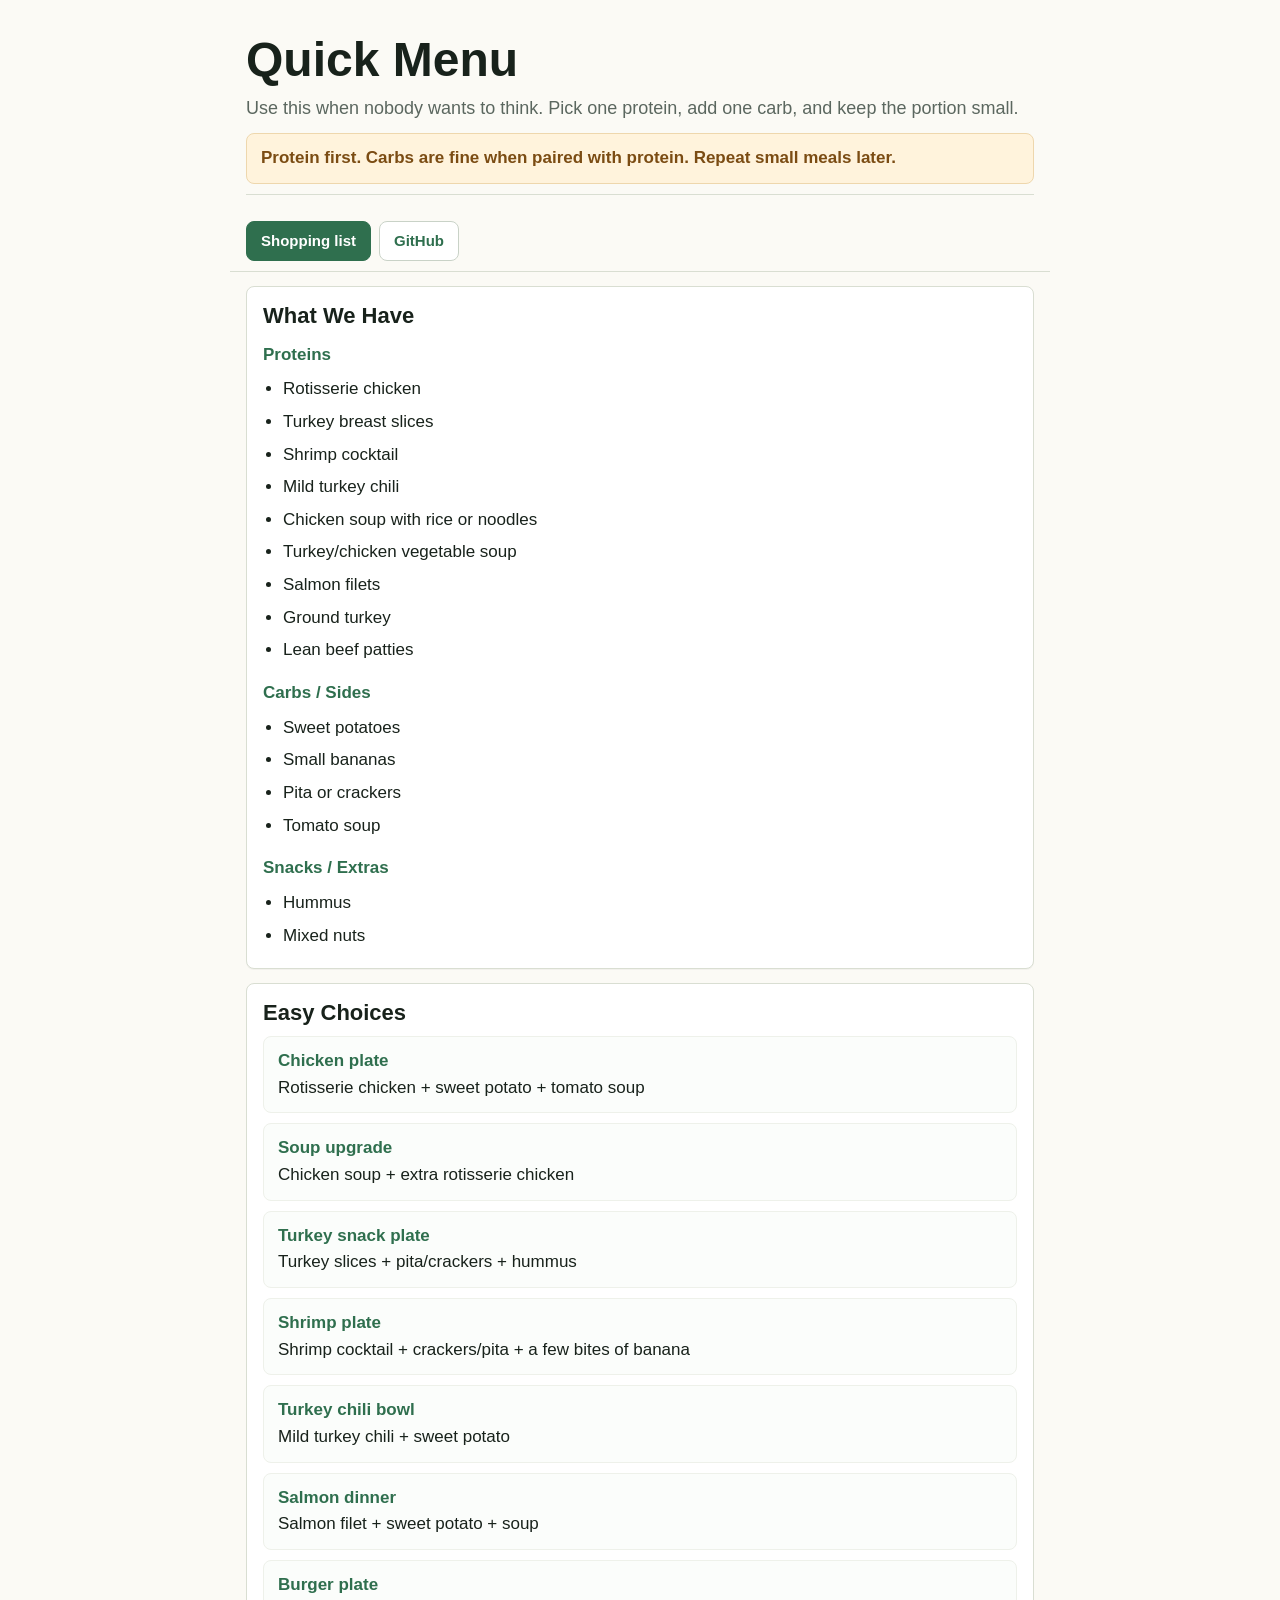
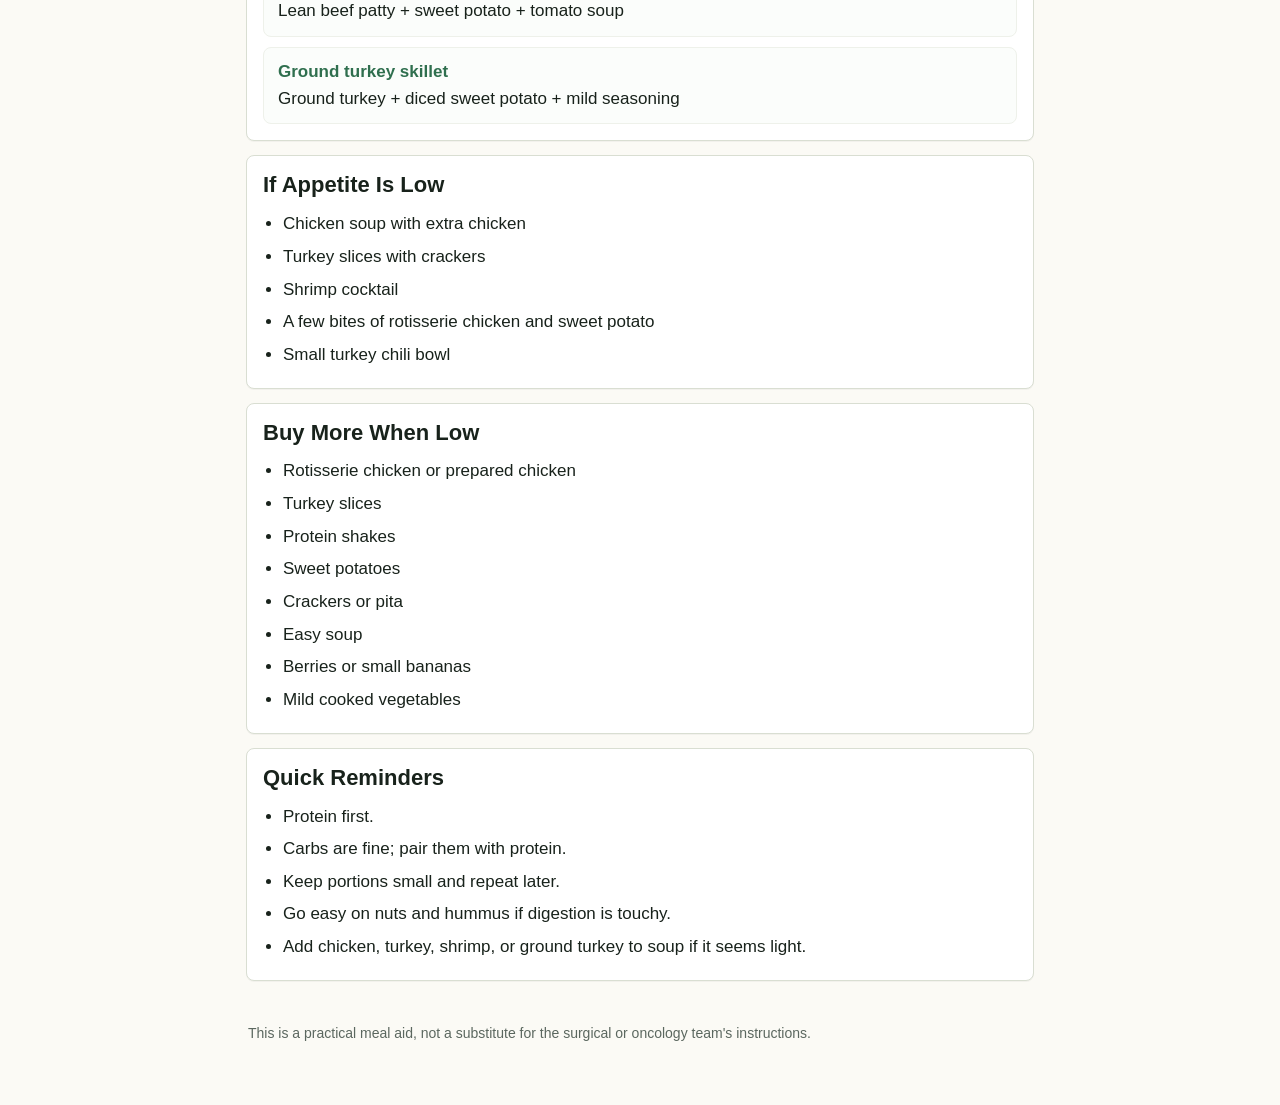
==== docs/menu/index.html @ ab584352 "Add web menu page" ====
<!doctype html>
<html lang="en">
<head>
  <meta charset="utf-8">
  <meta name="viewport" content="width=device-width, initial-scale=1">
  <title>Quick Menu From What We Have</title>
  <style>
    :root {
      color-scheme: light;
      --ink: #18221b;
      --muted: #5b675f;
      --paper: #fbfaf5;
      --card: #ffffff;
      --line: #d9ded2;
      --accent: #2f6f4e;
      --accent-soft: #e7f1ea;
      --warn: #7b4c13;
      --warn-soft: #fff3dc;
    }

    * {
      box-sizing: border-box;
    }

    body {
      margin: 0;
      color: var(--ink);
      background: var(--paper);
      font: 17px/1.45 -apple-system, BlinkMacSystemFont, "Segoe UI", sans-serif;
    }

    main {
      width: min(820px, 100%);
      margin: 0 auto;
      padding: 20px 16px 48px;
    }

    header {
      padding: 16px 0 10px;
      border-bottom: 1px solid var(--line);
      margin-bottom: 16px;
    }

    h1 {
      margin: 0 0 10px;
      font-size: clamp(30px, 8vw, 48px);
      line-height: 1.02;
      letter-spacing: 0;
    }

    .lede {
      margin: 0 0 10px;
      color: var(--muted);
      font-size: 18px;
    }

    .note {
      margin: 12px 0 0;
      padding: 12px 14px;
      border: 1px solid #eed7ad;
      border-radius: 8px;
      background: var(--warn-soft);
      color: var(--warn);
      font-weight: 650;
    }

    .top-nav {
      position: sticky;
      top: 0;
      z-index: 2;
      display: flex;
      gap: 8px;
      margin: 0 -16px 14px;
      padding: 10px 16px;
      background: rgba(251, 250, 245, 0.96);
      border-bottom: 1px solid var(--line);
      backdrop-filter: blur(10px);
    }

    .nav-button {
      min-height: 40px;
      display: inline-flex;
      align-items: center;
      justify-content: center;
      border: 1px solid #c9d2c7;
      border-radius: 8px;
      padding: 0 14px;
      color: var(--accent);
      background: var(--card);
      text-decoration: none;
      font: inherit;
      font-size: 15px;
      font-weight: 800;
    }

    .nav-button.primary {
      color: #ffffff;
      background: var(--accent);
      border-color: var(--accent);
    }

    section {
      background: var(--card);
      border: 1px solid var(--line);
      border-radius: 8px;
      padding: 16px;
      margin: 14px 0;
      box-shadow: 0 1px 0 rgba(24, 34, 27, 0.04);
    }

    h2 {
      margin: 0 0 10px;
      font-size: 22px;
      line-height: 1.18;
      letter-spacing: 0;
    }

    h3 {
      margin: 14px 0 6px;
      color: var(--accent);
      font-size: 17px;
      letter-spacing: 0;
    }

    h3:first-child {
      margin-top: 0;
    }

    ul {
      margin: 0;
      padding-left: 20px;
    }

    li {
      padding: 4px 0;
    }

    .choice-list {
      list-style: none;
      padding: 0;
      display: grid;
      gap: 10px;
    }

    .choice-list li {
      padding: 12px 14px;
      border: 1px solid #eef1ea;
      border-radius: 8px;
      background: #fbfdfb;
    }

    .choice-list strong {
      display: block;
      margin-bottom: 2px;
      color: var(--accent);
    }

    footer {
      color: var(--muted);
      font-size: 14px;
      padding: 14px 2px 0;
    }
  </style>
</head>
<body>
  <main>
    <header>
      <h1>Quick Menu</h1>
      <p class="lede">Use this when nobody wants to think. Pick one protein, add one carb, and keep the portion small.</p>
      <p class="note">Protein first. Carbs are fine when paired with protein. Repeat small meals later.</p>
    </header>

    <nav class="top-nav" aria-label="Page links">
      <a class="nav-button primary" href="../shopping-list/">Shopping list</a>
      <a class="nav-button" href="https://github.com/schneyer/WholeNewtrition">GitHub</a>
    </nav>

    <section>
      <h2>What We Have</h2>

      <h3>Proteins</h3>
      <ul>
        <li>Rotisserie chicken</li>
        <li>Turkey breast slices</li>
        <li>Shrimp cocktail</li>
        <li>Mild turkey chili</li>
        <li>Chicken soup with rice or noodles</li>
        <li>Turkey/chicken vegetable soup</li>
        <li>Salmon filets</li>
        <li>Ground turkey</li>
        <li>Lean beef patties</li>
      </ul>

      <h3>Carbs / Sides</h3>
      <ul>
        <li>Sweet potatoes</li>
        <li>Small bananas</li>
        <li>Pita or crackers</li>
        <li>Tomato soup</li>
      </ul>

      <h3>Snacks / Extras</h3>
      <ul>
        <li>Hummus</li>
        <li>Mixed nuts</li>
      </ul>
    </section>

    <section>
      <h2>Easy Choices</h2>
      <ul class="choice-list">
        <li><strong>Chicken plate</strong>Rotisserie chicken + sweet potato + tomato soup</li>
        <li><strong>Soup upgrade</strong>Chicken soup + extra rotisserie chicken</li>
        <li><strong>Turkey snack plate</strong>Turkey slices + pita/crackers + hummus</li>
        <li><strong>Shrimp plate</strong>Shrimp cocktail + crackers/pita + a few bites of banana</li>
        <li><strong>Turkey chili bowl</strong>Mild turkey chili + sweet potato</li>
        <li><strong>Salmon dinner</strong>Salmon filet + sweet potato + soup</li>
        <li><strong>Burger plate</strong>Lean beef patty + sweet potato + tomato soup</li>
        <li><strong>Ground turkey skillet</strong>Ground turkey + diced sweet potato + mild seasoning</li>
      </ul>
    </section>

    <section>
      <h2>If Appetite Is Low</h2>
      <ul>
        <li>Chicken soup with extra chicken</li>
        <li>Turkey slices with crackers</li>
        <li>Shrimp cocktail</li>
        <li>A few bites of rotisserie chicken and sweet potato</li>
        <li>Small turkey chili bowl</li>
      </ul>
    </section>

    <section>
      <h2>Buy More When Low</h2>
      <ul>
        <li>Rotisserie chicken or prepared chicken</li>
        <li>Turkey slices</li>
        <li>Protein shakes</li>
        <li>Sweet potatoes</li>
        <li>Crackers or pita</li>
        <li>Easy soup</li>
        <li>Berries or small bananas</li>
        <li>Mild cooked vegetables</li>
      </ul>
    </section>

    <section>
      <h2>Quick Reminders</h2>
      <ul>
        <li>Protein first.</li>
        <li>Carbs are fine; pair them with protein.</li>
        <li>Keep portions small and repeat later.</li>
        <li>Go easy on nuts and hummus if digestion is touchy.</li>
        <li>Add chicken, turkey, shrimp, or ground turkey to soup if it seems light.</li>
      </ul>
    </section>

    <footer>
      <p>This is a practical meal aid, not a substitute for the surgical or oncology team's instructions.</p>
    </footer>
  </main>
</body>
</html>
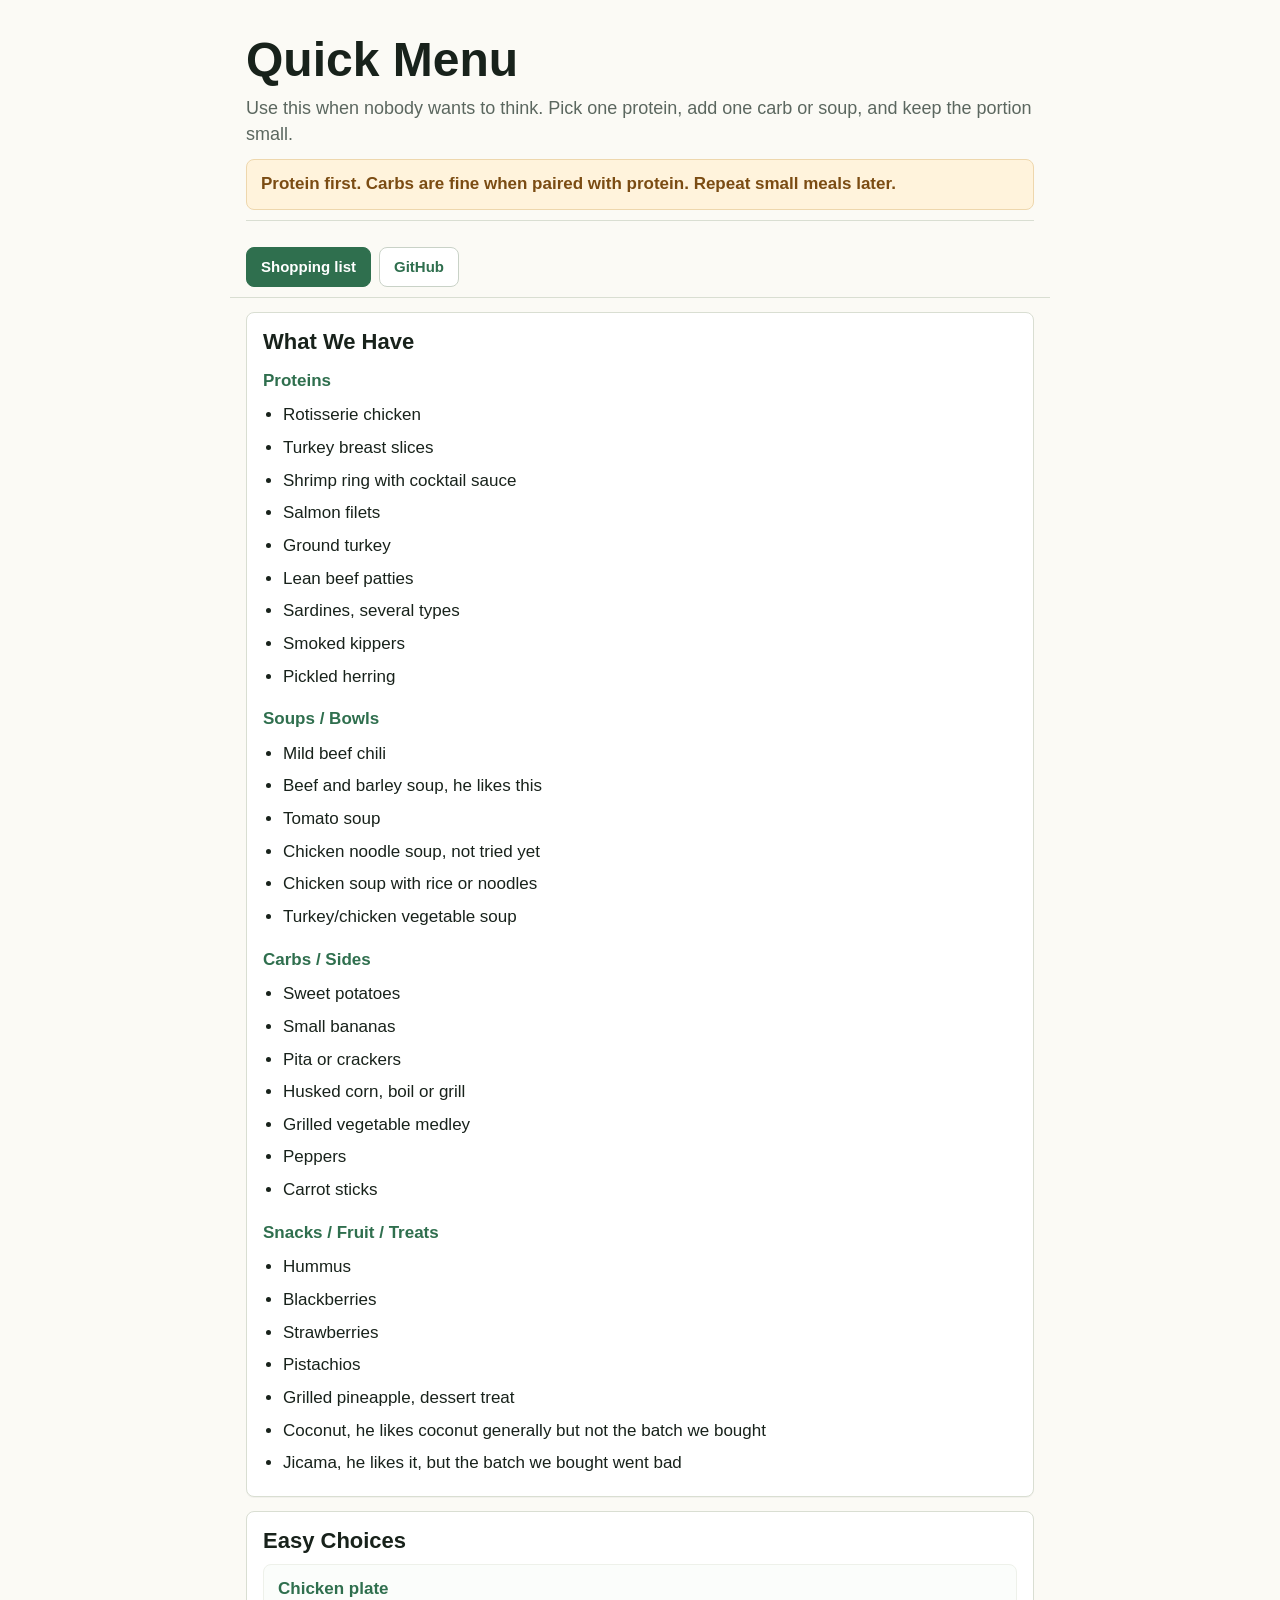
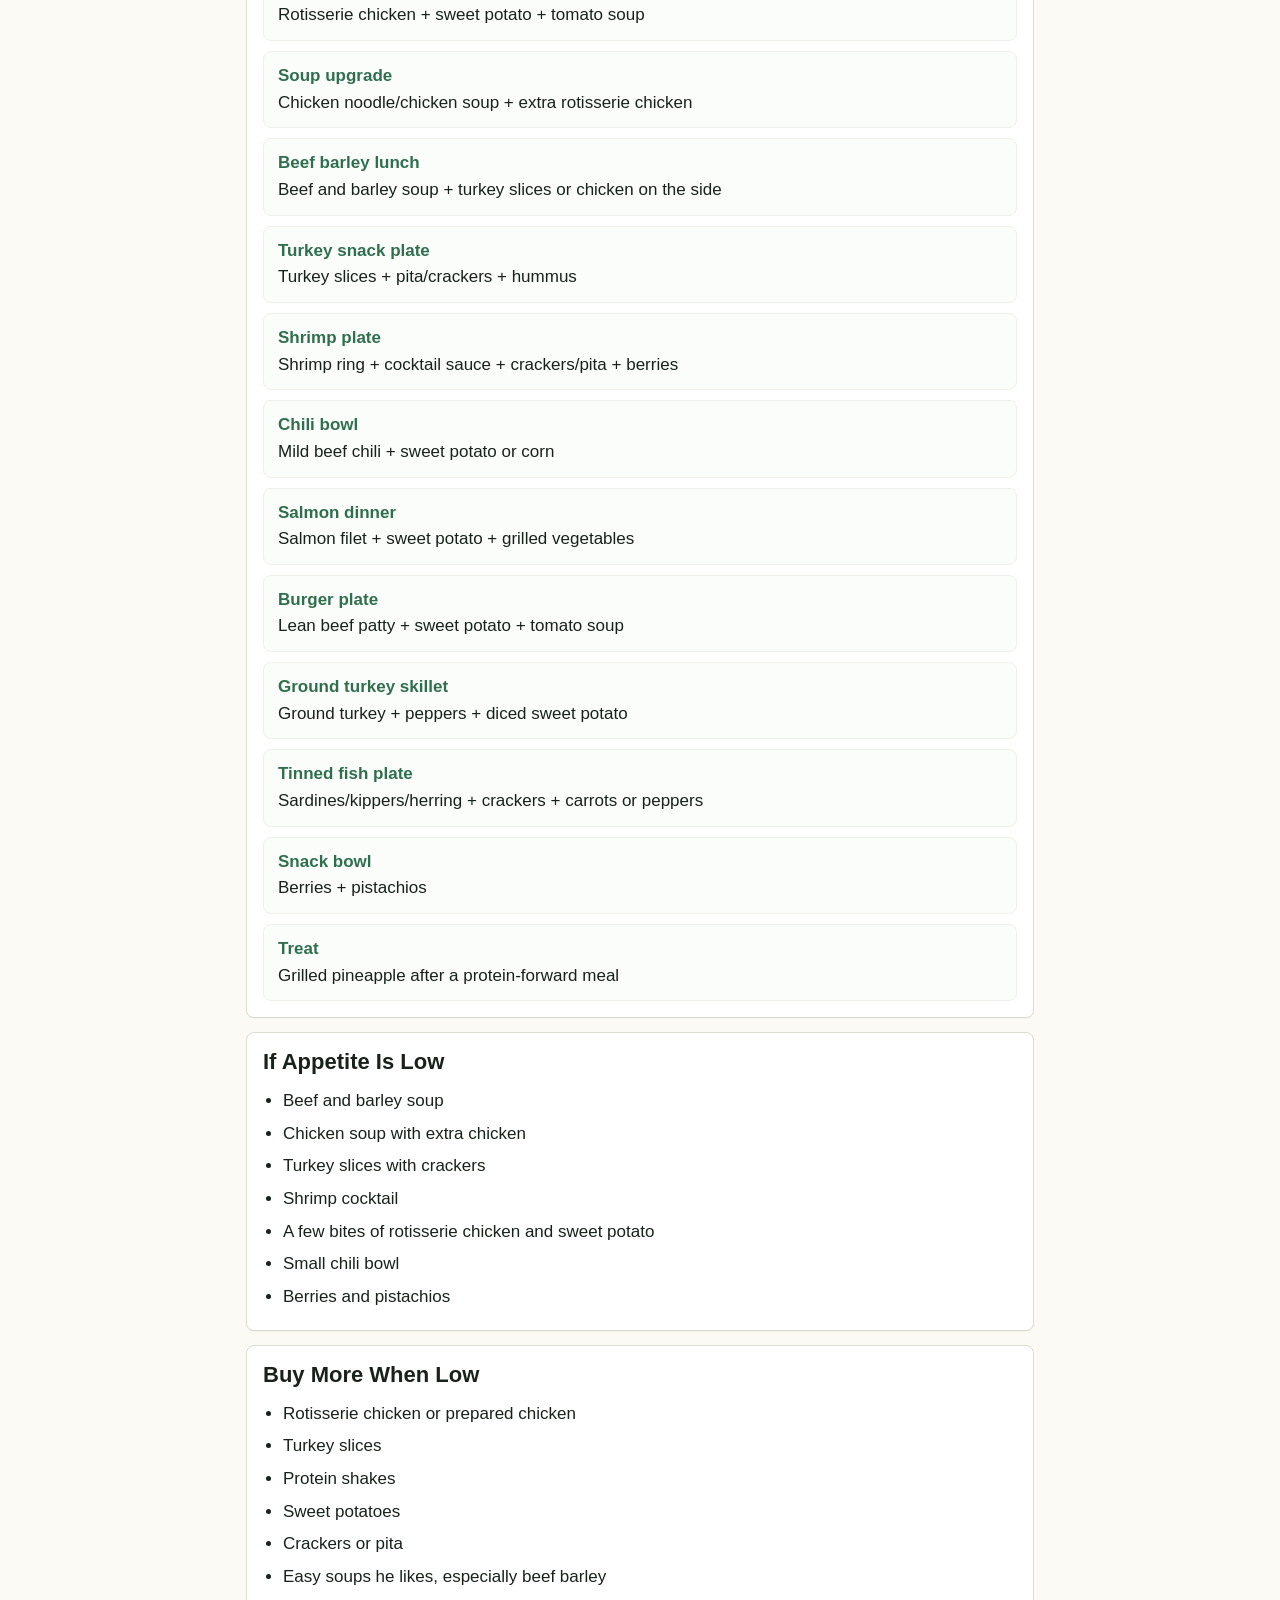
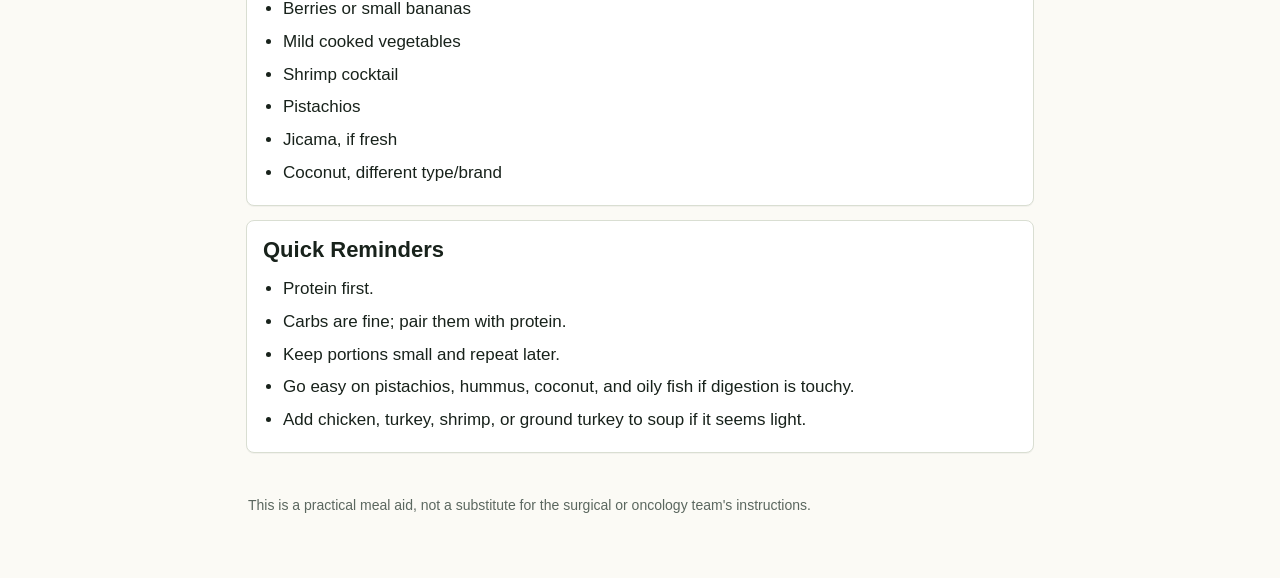
==== commit 83c96a57: "Expand quick menu inventory" ====
--- a/docs/menu/index.html
+++ b/docs/menu/index.html
@@ -166,7 +166,7 @@
   <main>
     <header>
       <h1>Quick Menu</h1>
-      <p class="lede">Use this when nobody wants to think. Pick one protein, add one carb, and keep the portion small.</p>
+      <p class="lede">Use this when nobody wants to think. Pick one protein, add one carb or soup, and keep the portion small.</p>
       <p class="note">Protein first. Carbs are fine when paired with protein. Repeat small meals later.</p>
     </header>
 
@@ -182,13 +182,23 @@
       <ul>
         <li>Rotisserie chicken</li>
         <li>Turkey breast slices</li>
-        <li>Shrimp cocktail</li>
-        <li>Mild turkey chili</li>
-        <li>Chicken soup with rice or noodles</li>
-        <li>Turkey/chicken vegetable soup</li>
+        <li>Shrimp ring with cocktail sauce</li>
         <li>Salmon filets</li>
         <li>Ground turkey</li>
         <li>Lean beef patties</li>
+        <li>Sardines, several types</li>
+        <li>Smoked kippers</li>
+        <li>Pickled herring</li>
+      </ul>
+
+      <h3>Soups / Bowls</h3>
+      <ul>
+        <li>Mild beef chili</li>
+        <li>Beef and barley soup, he likes this</li>
+        <li>Tomato soup</li>
+        <li>Chicken noodle soup, not tried yet</li>
+        <li>Chicken soup with rice or noodles</li>
+        <li>Turkey/chicken vegetable soup</li>
       </ul>
 
       <h3>Carbs / Sides</h3>
@@ -196,13 +206,21 @@
         <li>Sweet potatoes</li>
         <li>Small bananas</li>
         <li>Pita or crackers</li>
-        <li>Tomato soup</li>
-      </ul>
-
-      <h3>Snacks / Extras</h3>
+        <li>Husked corn, boil or grill</li>
+        <li>Grilled vegetable medley</li>
+        <li>Peppers</li>
+        <li>Carrot sticks</li>
+      </ul>
+
+      <h3>Snacks / Fruit / Treats</h3>
       <ul>
         <li>Hummus</li>
-        <li>Mixed nuts</li>
+        <li>Blackberries</li>
+        <li>Strawberries</li>
+        <li>Pistachios</li>
+        <li>Grilled pineapple, dessert treat</li>
+        <li>Coconut, he likes coconut generally but not the batch we bought</li>
+        <li>Jicama, he likes it, but the batch we bought went bad</li>
       </ul>
     </section>
 
@@ -210,24 +228,30 @@
       <h2>Easy Choices</h2>
       <ul class="choice-list">
         <li><strong>Chicken plate</strong>Rotisserie chicken + sweet potato + tomato soup</li>
-        <li><strong>Soup upgrade</strong>Chicken soup + extra rotisserie chicken</li>
+        <li><strong>Soup upgrade</strong>Chicken noodle/chicken soup + extra rotisserie chicken</li>
+        <li><strong>Beef barley lunch</strong>Beef and barley soup + turkey slices or chicken on the side</li>
         <li><strong>Turkey snack plate</strong>Turkey slices + pita/crackers + hummus</li>
-        <li><strong>Shrimp plate</strong>Shrimp cocktail + crackers/pita + a few bites of banana</li>
-        <li><strong>Turkey chili bowl</strong>Mild turkey chili + sweet potato</li>
-        <li><strong>Salmon dinner</strong>Salmon filet + sweet potato + soup</li>
+        <li><strong>Shrimp plate</strong>Shrimp ring + cocktail sauce + crackers/pita + berries</li>
+        <li><strong>Chili bowl</strong>Mild beef chili + sweet potato or corn</li>
+        <li><strong>Salmon dinner</strong>Salmon filet + sweet potato + grilled vegetables</li>
         <li><strong>Burger plate</strong>Lean beef patty + sweet potato + tomato soup</li>
-        <li><strong>Ground turkey skillet</strong>Ground turkey + diced sweet potato + mild seasoning</li>
+        <li><strong>Ground turkey skillet</strong>Ground turkey + peppers + diced sweet potato</li>
+        <li><strong>Tinned fish plate</strong>Sardines/kippers/herring + crackers + carrots or peppers</li>
+        <li><strong>Snack bowl</strong>Berries + pistachios</li>
+        <li><strong>Treat</strong>Grilled pineapple after a protein-forward meal</li>
       </ul>
     </section>
 
     <section>
       <h2>If Appetite Is Low</h2>
       <ul>
+        <li>Beef and barley soup</li>
         <li>Chicken soup with extra chicken</li>
         <li>Turkey slices with crackers</li>
         <li>Shrimp cocktail</li>
         <li>A few bites of rotisserie chicken and sweet potato</li>
-        <li>Small turkey chili bowl</li>
+        <li>Small chili bowl</li>
+        <li>Berries and pistachios</li>
       </ul>
     </section>
 
@@ -239,9 +263,13 @@
         <li>Protein shakes</li>
         <li>Sweet potatoes</li>
         <li>Crackers or pita</li>
-        <li>Easy soup</li>
+        <li>Easy soups he likes, especially beef barley</li>
         <li>Berries or small bananas</li>
         <li>Mild cooked vegetables</li>
+        <li>Shrimp cocktail</li>
+        <li>Pistachios</li>
+        <li>Jicama, if fresh</li>
+        <li>Coconut, different type/brand</li>
       </ul>
     </section>
 
@@ -251,7 +279,7 @@
         <li>Protein first.</li>
         <li>Carbs are fine; pair them with protein.</li>
         <li>Keep portions small and repeat later.</li>
-        <li>Go easy on nuts and hummus if digestion is touchy.</li>
+        <li>Go easy on pistachios, hummus, coconut, and oily fish if digestion is touchy.</li>
         <li>Add chicken, turkey, shrimp, or ground turkey to soup if it seems light.</li>
       </ul>
     </section>
@@ -262,4 +290,3 @@
   </main>
 </body>
 </html>
-
